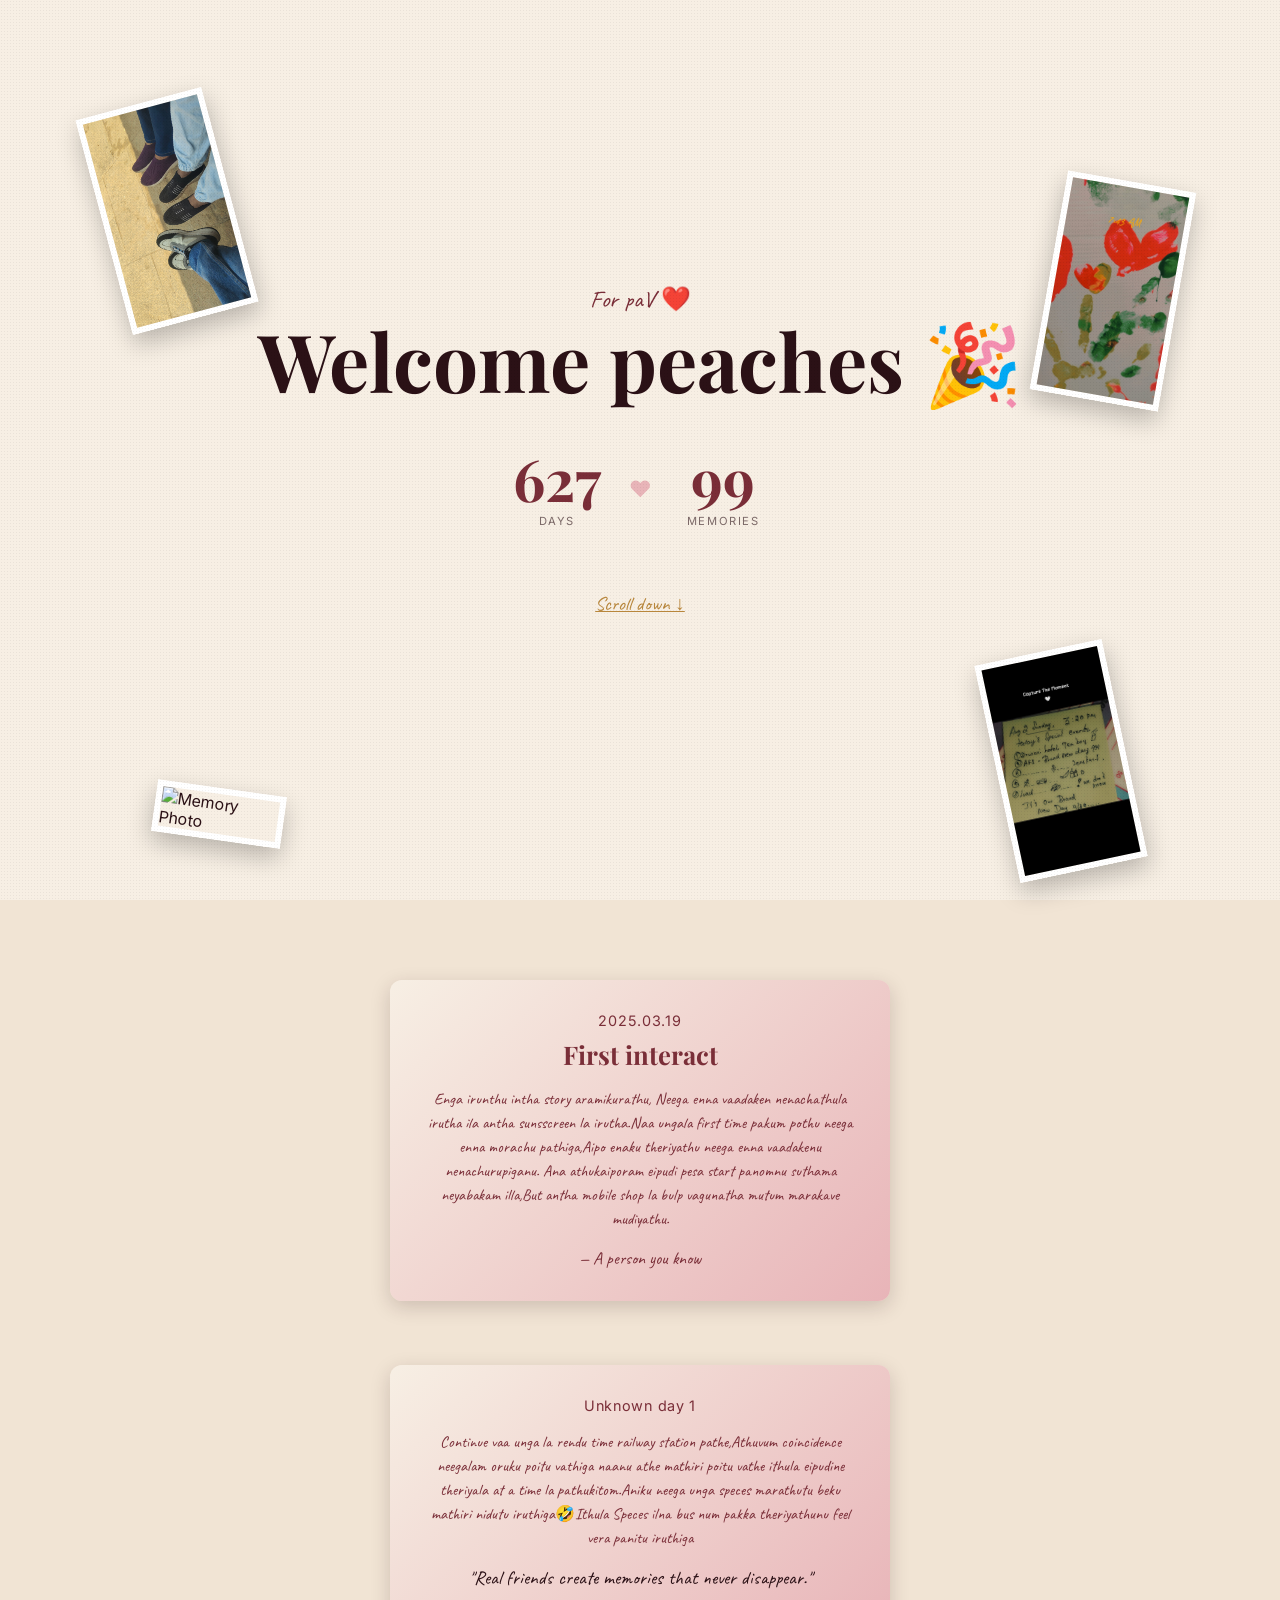
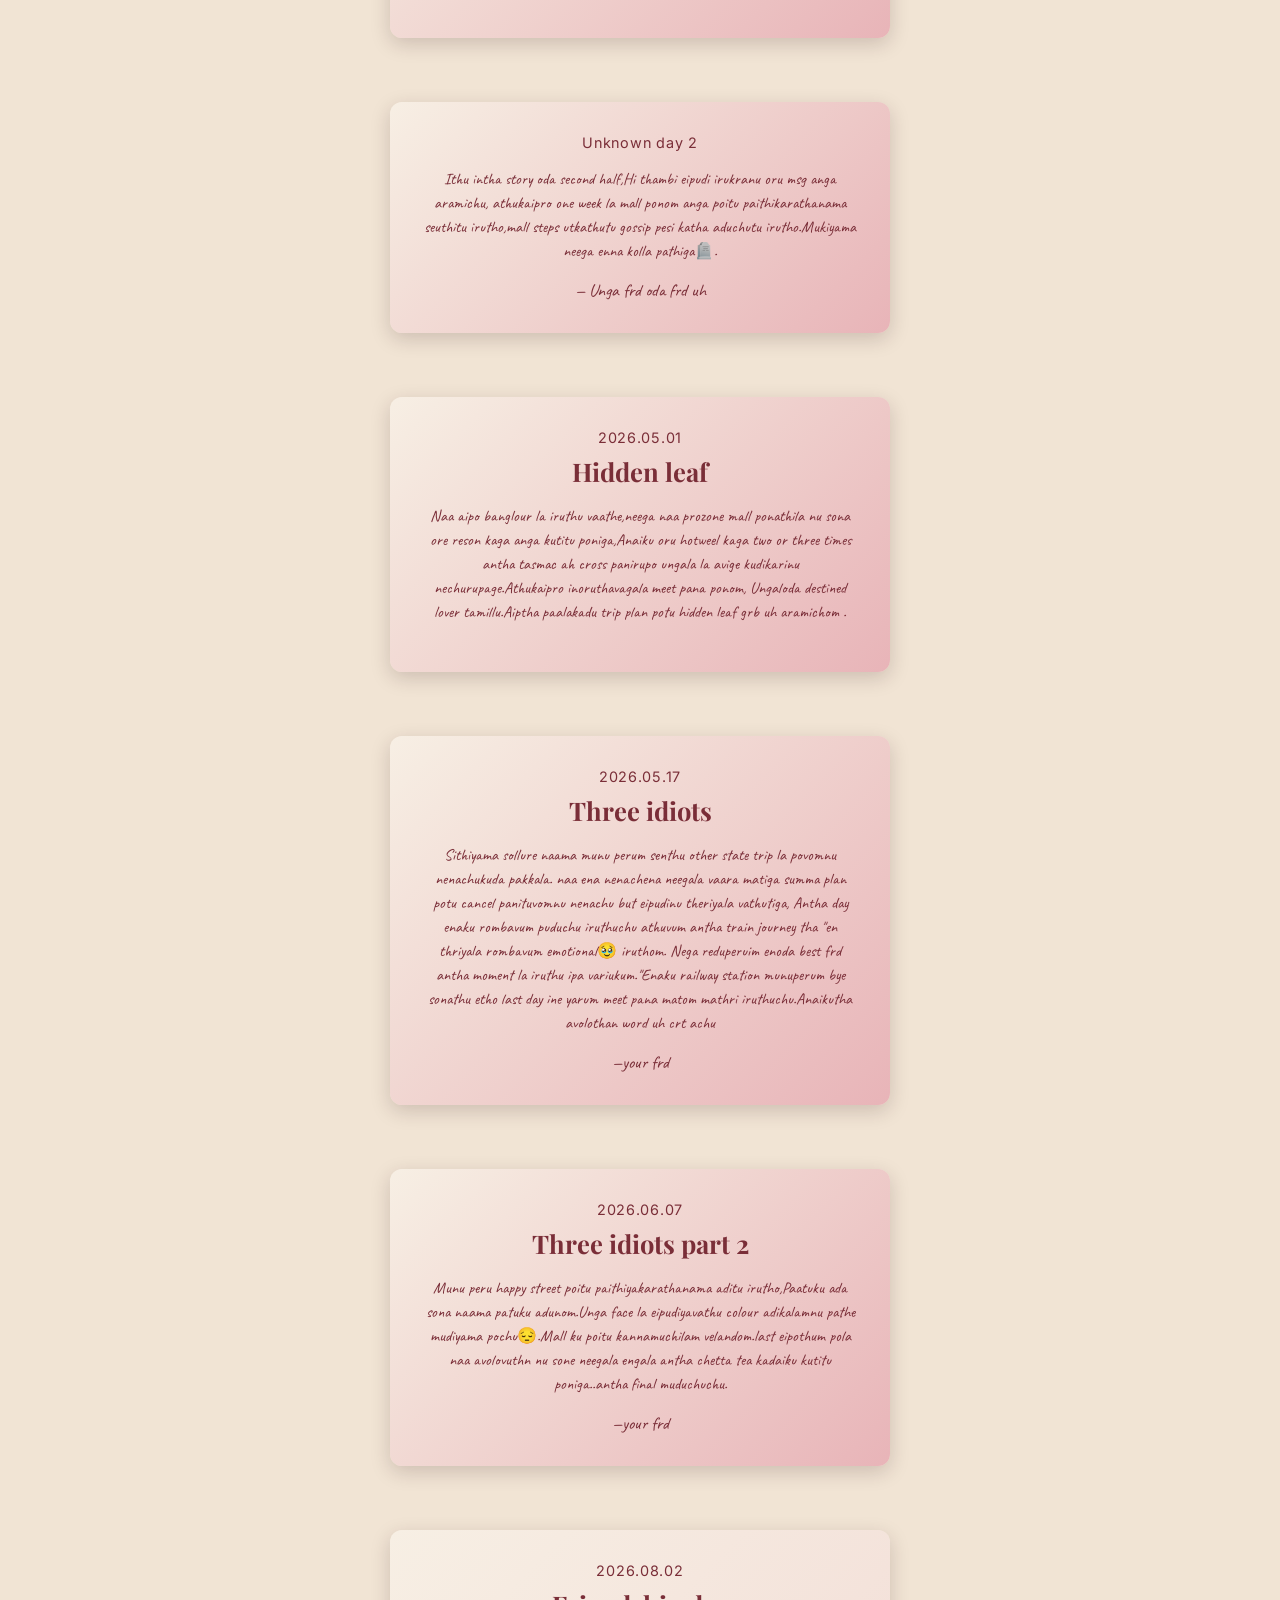
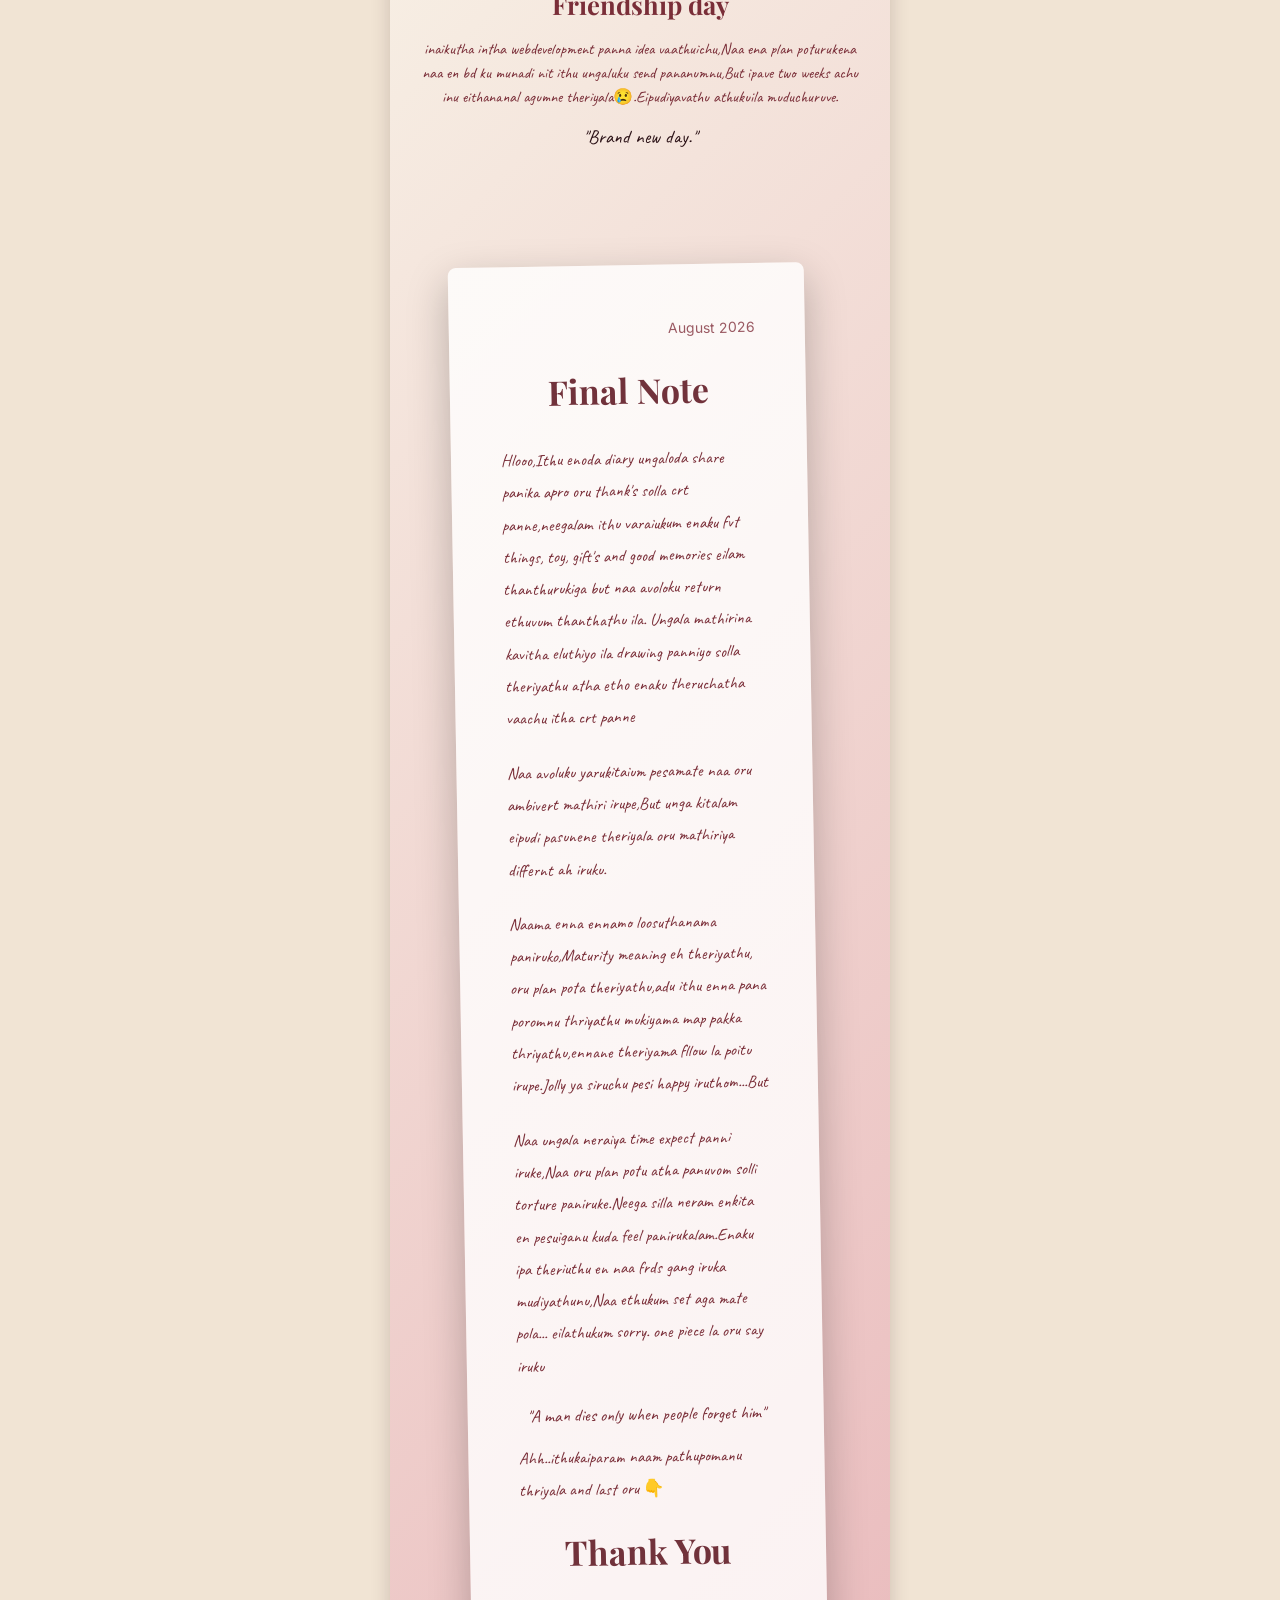
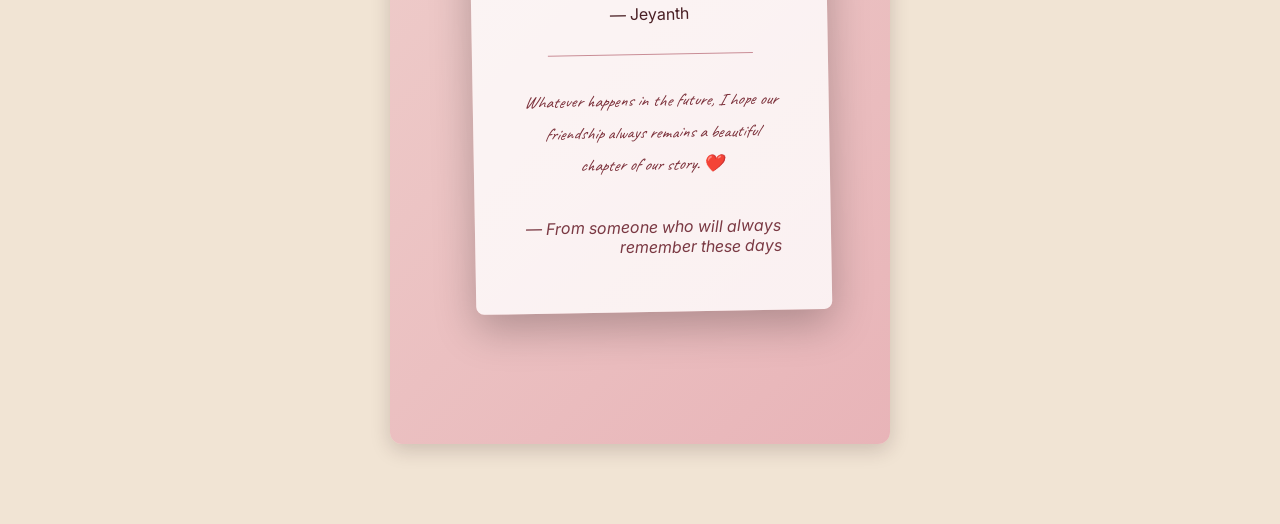
==== pav.html @ c29479c1 "Add files via upload" ====
<!DOCTYPE html>
<html lang="en">
<head>
<meta charset="UTF-8">
<meta name="viewport" content="width=device-width, initial-scale=1">
<title>For paV</title>

<link rel="preconnect" href="https://fonts.googleapis.com">
<link rel="preconnect" href="https://fonts.gstatic.com" crossorigin>
<link href="https://fonts.googleapis.com/css2?family=Playfair+Display:wght@500;700&family=Caveat:wght@500;700&family=Inter:wght@400;500;600&display=swap" rel="stylesheet">

<style>
:root{
    --paper:   #F7EFE4;
    --paper-2: #F1E4D4;
    --ink:     #2B1116;
    --wine:    #7A2E38;
    --gold:    #B8863B;
    --blush:   #E8B4B8;
    --shadow:  rgba(43,17,22,0.18);
  }

  *{ box-sizing:border-box; }
  html{ scroll-behavior:smooth; }
  body{
    margin:0;
    background:var(--paper);
    color:var(--ink);
    font-family:'Inter', sans-serif;
    -webkit-font-smoothing:antialiased;
    overflow-x:hidden;
  }
  h1,h2,h3{ font-family:'Playfair Display', serif; margin:0; }
  .script{ font-family:'Caveat', cursive; }

  body::before{
    content:"";
    position:fixed; inset:0;
    pointer-events:none;
    z-index:2000;
    opacity:.05;
    background-image:radial-gradient(circle, #000 1px, transparent 1px);
    background-size:3px 3px;
  }

  #hearts{ position:fixed; inset:0; overflow:hidden; pointer-events:none; z-index:1; }
  .drift{
    position:absolute; bottom:-40px;
    font-size:1.1rem;
    color:var(--blush);
    opacity:.55;
    animation:rise linear infinite;
  }
  @keyframes rise{
    0%   { transform:translateY(0) rotate(0deg); opacity:0; }
    10%  { opacity:.6; }
    100% { transform:translateY(-110vh) rotate(25deg); opacity:0; }
  }

  .hero{
    position:relative;
    min-height:100vh;
    display:flex; flex-direction:column; align-items:center; justify-content:center;
    text-align:center;
    padding:8vh 6vw;
    z-index:2;
  }
  .eyebrow{
    font-family:'Caveat', cursive;
    font-size:1.5rem;
    color:var(--wine);
    margin-bottom:.25rem;
  }
  .hero h1{
    font-size:clamp(2.6rem, 7vw, 5rem);
    font-weight:700;
    color:var(--ink);
    line-height:1.05;
  }
  .hero h1 em{ font-style:italic; color:var(--wine); }
  .hero p.lead{
    margin-top:1rem;
    font-size:1.05rem;
    color:var(--ink);
    opacity:.75;
  }

  .counter{
    margin-top:3rem;
    display:flex;
    align-items:flex-end;
    gap:clamp(.6rem, 2.5vw, 1.6rem);
  }
  .counter .unit{ display:flex; flex-direction:column; align-items:center; }
  .counter .num{
    font-family:'Playfair Display', serif;
    font-weight:700;
    font-size:clamp(2.1rem, 6vw, 3.6rem);
    color:var(--wine);
    min-width:1.6em;
    line-height:1;
    font-variant-numeric: tabular-nums;
  }
  .counter .label{
    margin-top:.4rem;
    font-size:.7rem;
    letter-spacing:.14em;
    text-transform:uppercase;
    color:var(--ink);
    opacity:.6;
  }
  .counter .heart-sep{
    color:var(--blush);
    font-size:1.4rem;
    padding-bottom:1.6rem;
  }

  .scrolldown{
    margin-top:4rem;
    font-family:'Caveat', cursive;
    font-size:1.2rem;
    color:var(--gold);
    display:flex; flex-direction:column; align-items:center; gap:.3rem;
    animation:bob 2.4s infinite;
  }
  @keyframes bob{
    0%,100%{ transform:translateY(0); }
    50%{ transform:translateY(8px); }
  }

  /* memory cards */
  .memory-section{
    min-height:100vh;
    display:flex;
    flex-direction:column;
    align-items:center;
    justify-content:center;
    padding:3rem 1rem;
    background:var(--paper-2);
  }
  .memory-card{
    background:linear-gradient(135deg, var(--paper), var(--blush));
    padding:2rem;
    border-radius:12px;
    box-shadow:0 6px 20px var(--shadow);
    max-width:500px;
    text-align:center;
    margin:2rem 0;
  }
  .memory-card .date{
    font-size:.9rem;
    color:var(--wine);
    margin-bottom:.5rem;
    letter-spacing:.05em;
  }
    .memory-card h3{
    font-family:'Playfair Display', serif;
    font-size:1.6rem;
    margin:.5rem 0;
    color:var(--wine);
  }
  .memory-card p{
   font-family:'Caveat', cursive;
    font-size:1.1rem;
    color:var(--wine);
    margin-top:1rem;
  }
  .memory-card h2{
    font-family:'Playfair Display', serif;
    font-size:1.6rem;
    margin:.5rem 0;
    color:var(--wine);
  }
  .memory-card p{
    font-size:1rem;
    margin:1rem 0;
    line-height:1.5;
  }
  .memory-card .quote{
    font-family:'Caveat', cursive;
    font-size:1.2rem;
    color:var(--ink);
    margin:1rem 0;
  }
  .memory-card .signature{
    font-family:'Caveat', cursive;
    font-size:1.1rem;
    color:var(--wine);
    margin-top:1rem;
  }
   /* FLOATING PHOTOS */

.floating-photo {
    position: absolute;

    width: 130px;
    height: auto;

    object-fit: box-cover;

    border: 6px solid white;

    box-shadow:
        0 10px 25px rgba(0,0,0,0.25);

    z-index: 10;

    transition: 0.4s;
}



/* PHOTO 1 */

.photo-1 {
    left: 8%;
    top: 100px;

    transform: rotate(-15deg);

    animation: floatPhoto1 5s ease-in-out infinite;
}


/* PHOTO 2 */

.photo-2 {
    right: 8%;
    top: 180px;

    transform: rotate(10deg);

    animation: floatPhoto2 6s ease-in-out infinite;
}


/* PHOTO 3 */

.photo-3 {
    left: 12%;
    bottom: 60px;

    transform: rotate(8deg);

    animation: floatPhoto3 5.5s ease-in-out infinite;
}


/* PHOTO 4 */

.photo-4 {
    right: 12%;
    top: 650px;

    transform: rotate(-12deg);

    animation: floatPhoto4 6.5s ease-in-out infinite;
}
.photo-5 {
    right: 12%;
    top: 650px;

    transform: rotate(-12deg);

    animation: floatPhoto4 6.5s ease-in-out infinite;
}



/* HOVER */

.floating-photo:hover {
    transform: scale(1.15) rotate(0deg);

    z-index: 20;

    box-shadow:
        0 15px 35px rgba(0,0,0,0.35);
}


/* PHOTO ANIMATIONS */

@keyframes floatPhoto1 {

    0%,100% {
        transform: translateY(0) rotate(-15deg);
    }

    50% {
        transform: translateY(-20px) rotate(-10deg);
    }

}


@keyframes floatPhoto2 {

    0%,100% {
        transform: translateY(0) rotate(10deg);
    }

    50% {
        transform: translateY(20px) rotate(15deg);
    }

}


@keyframes floatPhoto3 {

    0%,100% {
        transform: translateY(0) rotate(8deg);
    }

    50% {
        transform: translateY(-18px) rotate(3deg);
    }

}


@keyframes floatPhoto4 {

    0%,100% {
        transform: translateY(0) rotate(-12deg);
    }

    50% {
        transform: translateY(18px) rotate(-7deg);
    }

}
/* ================= FINAL DIARY NOTE ================= */

.final-note {
    min-height: 100vh;

    display: flex;
    justify-content: center;
    align-items: center;

    padding: 100px 20px;

    position: relative;
}


/* Diary Paper */

.diary-paper {
    width: 650px;
    max-width: 90%;

    padding: 55px 50px;

    background:
        linear-gradient(
            rgba(255,255,255,0.8),
            rgba(255,255,255,0.8)
        );

    color: #4a2025;

    border-radius: 8px;

    box-shadow:
        0 15px 40px rgba(0,0,0,0.25);

    position: relative;

    transform: rotate(-1deg);
}


/* Date */

.diary-date {
    text-align: right;

    font-size: 14px;

    color: #9a5962;

    margin-bottom: 30px;
}


/* Heading */

.diary-paper h2 {
    text-align: center;

    font-size: 34px;

    margin-bottom: 30px;

    color: #71323b;
}


/* Paragraph */

.diary-paper p {
    font-size: 17px;

    line-height: 1.9;

    margin-bottom: 22px;

    text-align: left;
}


/* Handwritten style feeling */

.last-message {
    font-style: italic;

    text-align: center !important;

    margin-top: 30px;
}


/* Line */

.diary-line {
    width: 80%;

    height: 1px;

    margin: 30px auto;

    background: #c98d96;
}


/* Signature */

.signature-final {
    margin-top: 35px;

    text-align: right;

    font-style: italic;

    font-size: 16px;

    color: #7a3943;
}
</style>

</head>
<body>

<div id="hearts"></div>

<!-- HERO -->
<section class="hero">
    <div class="eyebrow">For paV ❤️</div>

    <h1 id="welcome ">Welcome peaches 🎉</h1>

   

<div class="counter">
    <div class="unit">
        <div class="num" id="days">0</div>
        <div class="label">Days</div>
    </div>

    <div class="heart-sep">♥</div>

    <div class="unit">
        <div class="num">99</div>
        <div class="label">Memories</div>
    </div>
</div>
    <a href="#memories" class="scrolldown">
        Scroll down ↓
    </a>
</section>

<!-- MEMORIES -->
<section id="memories" class="memory-section">
   <!-- Floating Photos inside memory section -->
  <img src="PT1.jpg" class="floating-photo photo-1" alt="Memory Photo">
  <img src="PT2.jpg" class="floating-photo photo-2" alt="Memory Photo">
  <img src="PT3.jpg" class="floating-photo photo-3" alt="Memory Photo">
  <img src="PT4.jpg" class="floating-photo photo-4" alt="Memory Photo">
    

    <div class="memory-card">
        <div class="date">2025.03.19</div>
        <h2>First interact</h2>
        <p>
          Enga irunthu intha story aramikurathu, Neega enna vaadaken nenachathula irutha ila antha sunsscreen la irutha.Naa ungala first time pakum pothu neega enna morachu pathiga,Aipo enaku theriyathu neega enna vaadakenu nenachurupiganu. Ana athukaiporam eipudi pesa start panomnu suthama neyabakam illa,But antha mobile shop la bulp vagunatha mutum marakave mudiyathu.
       </p>
        
        <div class="signature">
            — A person you know
        </div>
    </div>

    <div class="memory-card">
        <div class="date">Unknown day 1</div>

        <p>
        Continue vaa unga la rendu time railway station pathe,Athuvum coincidence neegalam oruku poitu vathiga naanu athe mathiri poitu vathe ithula eipudine theriyala at a time la pathukitom.Aniku neega unga speces marathutu beku mathiri nidutu iruthiga🤣Ithula Speces ilna bus num pakka theriyathunu feel vera panitu iruthiga    
    </p>
        <div class="quote">
            "Real friends create memories that never disappear."
       
        </div>
    </div>
    <div class="memory-card">
        <div class="date">Unknown day 2</div>
        
        <p>
       Ithu intha story oda second half,Hi thambi eipudi irukranu oru msg anga aramichu, athukaipro one week la mall ponom anga poitu paithikarathanama seuthitu irutho,mall steps utkathutu gossip pesi katha aduchutu irutho.Mukiyama neega enna kolla pathiga🪦.    
    </p>
            <div class="signature">
            — Unga frd oda frd uh
        </div>
    </div>

      
    </div>
        </div>
    <div class="memory-card">
        <div class="date">2026.05.01</div>
         <h2>Hidden leaf</h2>
        
        <p>
        Naa aipo banglour la iruthu vaathe,neega naa prozone mall ponathila nu sona ore reson kaga anga kutitu poniga,Anaiku oru hotweel kaga two or three times antha tasmac ah cross panirupo ungala la avige kudikarinu nechurupage.Athukaipro inoruthavagala meet pana ponom, Ungaloda destined lover tamillu.Aiptha paalakadu trip plan potu hidden leaf grb uh aramichom .
    </p>
      
    </div>
     </div>
        </div>
    <div class="memory-card">
        <div class="date">2026.05.17</div>
         <h2>Three idiots</h2>
        
        <p>
       Sithiyama sollure naama munu perum senthu other state trip la povomnu nenachukuda pakkala. naa ena nenachena neegala vaara matiga summa plan potu cancel panituvomnu nenachu but eipudinu theriyala vathutiga, Antha day enaku rombavum puduchu iruthuchu athuvum antha train journey tha "en thriyala rombavum emotional🥹 iruthom. Nega reduperuim enoda best frd antha moment la iruthu ipa variukum."Enaku railway station munuperum bye sonathu etho last day ine yarum meet pana matom mathri  iruthuchu.Anaikutha avolothan word uh crt achu   
    </p>
      
    <div class="signature">
            —your frd       
         </div>
       </div> 
       </div>
     </div>
        </div>
    <div class="memory-card">
        <div class="date">2026.06.07</div>
         <h2>Three idiots part 2</h2>
        
        <p>
          Munu peru happy street poitu paithiyakarathanama aditu irutho,Paatuku ada sona naama patuku adunom.Unga face la eipudiyavathu colour adikalamnu pathe mudiyama pochu😔.Mall ku poitu kannamuchilam velandom.last eipothum pola naa avolovuthn nu sone neegala engala antha chetta tea kadaiku kutitu poniga..antha final muduchuchu.
            </p>
      
    <div class="signature">
            —your frd       
         </div>
       </div>
    
 
    <div calsaa="memory-page">
    <div class="memory-card">
        <div class="date">2026.08.02</div>
        <h2>Friendship day</h2>
        <p>inaikutha intha webdevelopment panna idea vaathuichu,Naa ena plan poturukena naa en bd ku munadi nit ithu ungaluku send pananumnu,But ipave two weeks achu inu eithananal agumne theriyala😢.Eipudiyavathu athukuila muduchuruve.
        </p>
    <div class="quote">
            "Brand new day."
       
        </div>  
                    <!-- ================= FINAL NOTE ================= -->

<section class="final-note">

    <div class="diary-paper">

        <div class="diary-date">
            August 2026
        </div>

        <h2>
          Final Note
        </h2>

        <p>
        Hlooo,Ithu enoda diary ungaloda share panika apro oru thank's solla crt panne,neegalam ithu varaiukum enaku fvt things, toy, gift's and good memories eilam thanthurukiga but naa avoloku return ethuvum thanthathu ila.
            Ungala mathirina kavitha eluthiyo ila drawing panniyo solla theriyathu atha etho enaku theruchatha vaachu itha crt panne   

        </p>
        <p>Naa avoluku yarukitaium pesamate naa oru ambivert mathiri irupe,But unga kitalam eipudi pasunene theriyala oru mathiriya differnt ah iruku.
        
        </p>
            <p>
         Naama enna ennamo loosuthanama paniruko,Maturity meaning eh theriyathu, oru plan pota theriyathu,adu ithu enna pana poromnu thriyathu mukiyama map pakka thriyathu,ennane theriyama fllow la poitu irupe.Jolly ya siruchu pesi happy iruthom...But 
        </p>
            <p>
        Naa ungala neraiya time expect panni iruke,Naa oru plan potu atha panuvom solli torture paniruke.Neega silla neram enkita en pesuiganu kuda feel panirukalam.Enaku ipa theriuthu en naa frds gang iruka mudiyathunu,Naa ethukum set aga mate pola... eilathukum sorry. one piece la oru say iruku       
         </p>
    <div class="signature">
         "A man dies only when people forget him"          
         </div>


        <p>
          Ahh..ithukaiparam naam pathupomanu thriyala and last oru 👇
        </p>
        <section class="final-thankyou">

    <div class="thankyou-card">

        <div class="thankyou-heart">

        </div>

        <h2>Thank You</h2>

       

        <div class="final-signature">
            — Jeyanth
        </div>

    </div>

</section>

        <div class="diary-line"></div>

        <p class="last-message">
            Whatever happens in the future,
            I hope our friendship always remains
            a beautiful chapter of our story. ❤️
        </p>

        <div class="signature-final">
            — From someone who will always remember these days
        </div>

    </div>

</section>



</script>
</body>
</html>
<script>
const startDate = new Date("2025-03-19");
const today = new Date();

const diffTime = today - startDate;
const days = Math.floor(diffTime / (1000 * 60 * 60 * 24));

document.getElementById("days").textContent = days;

const user = localStorage.getItem("loggedUser");

if (user) {
    document.getElementById("welcome").innerHTML = "Welcome " + + " ❤️";
}
</script>

</body>
</html>
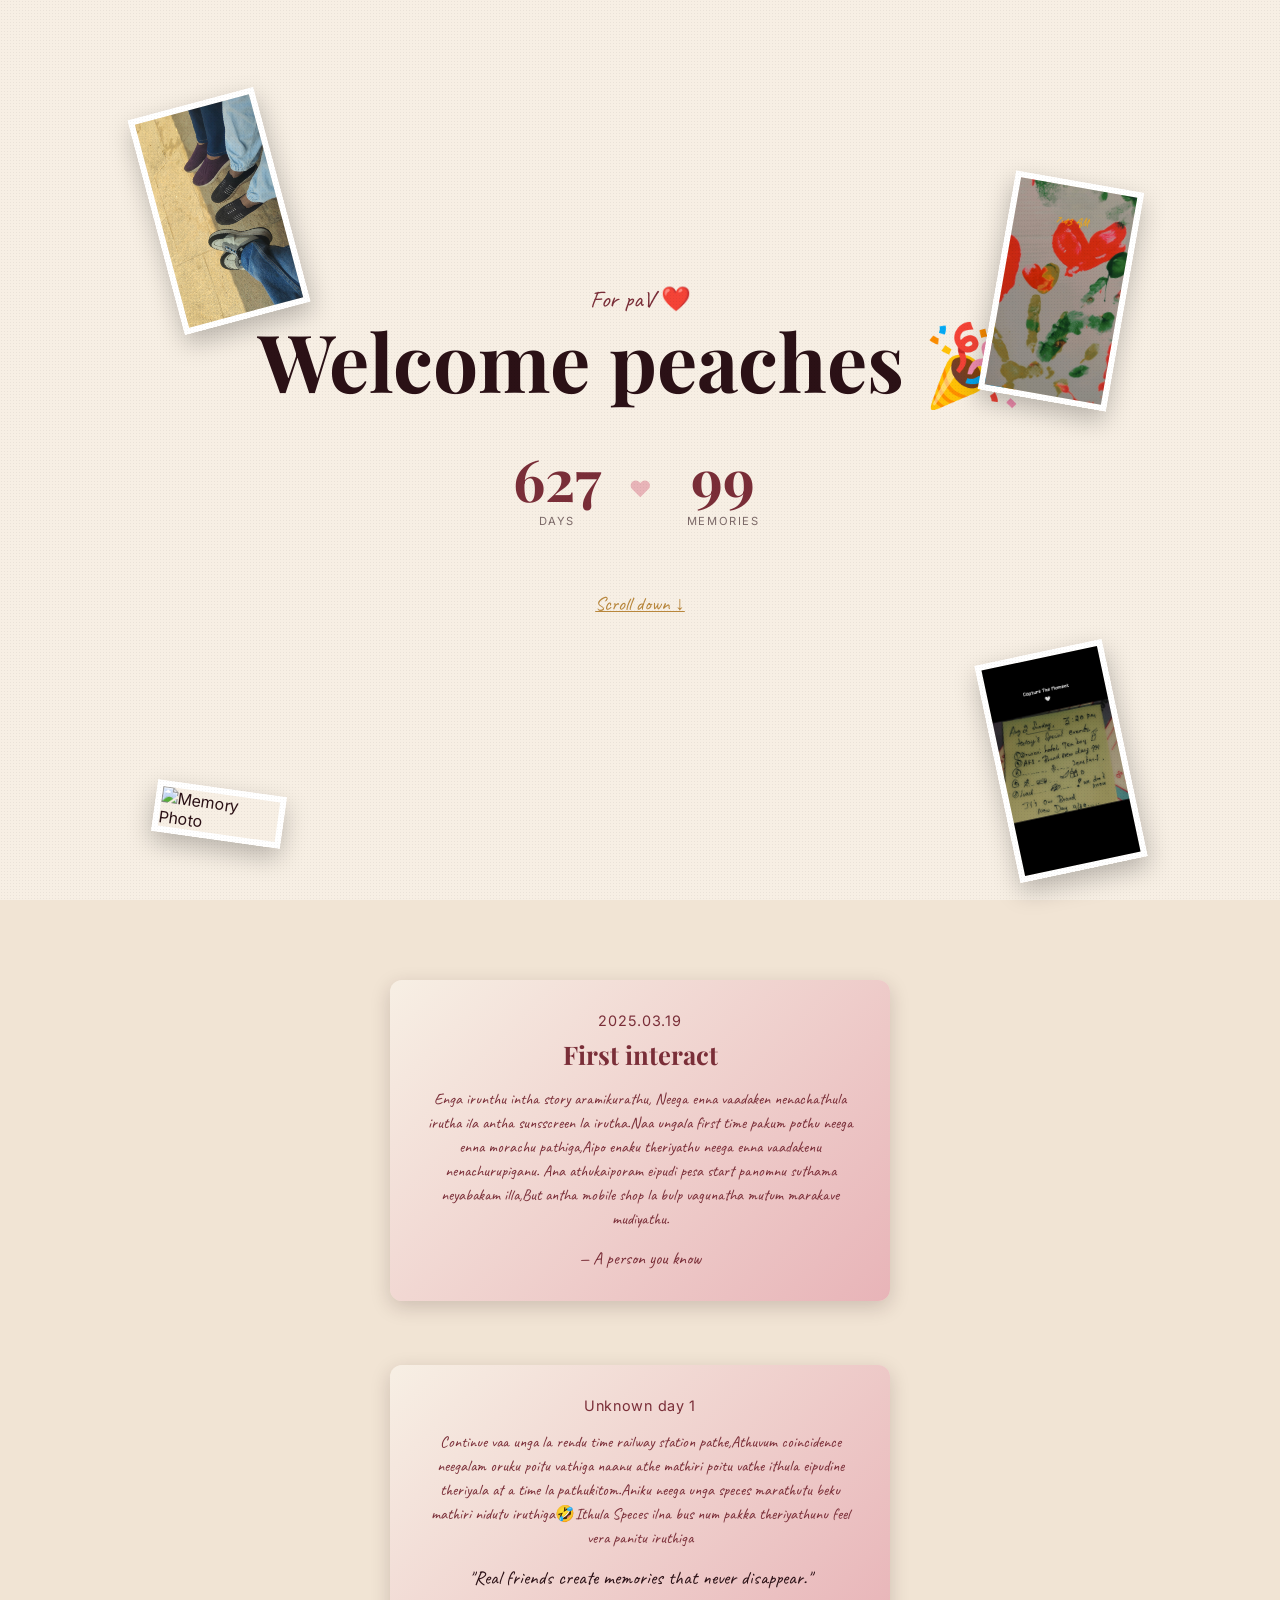
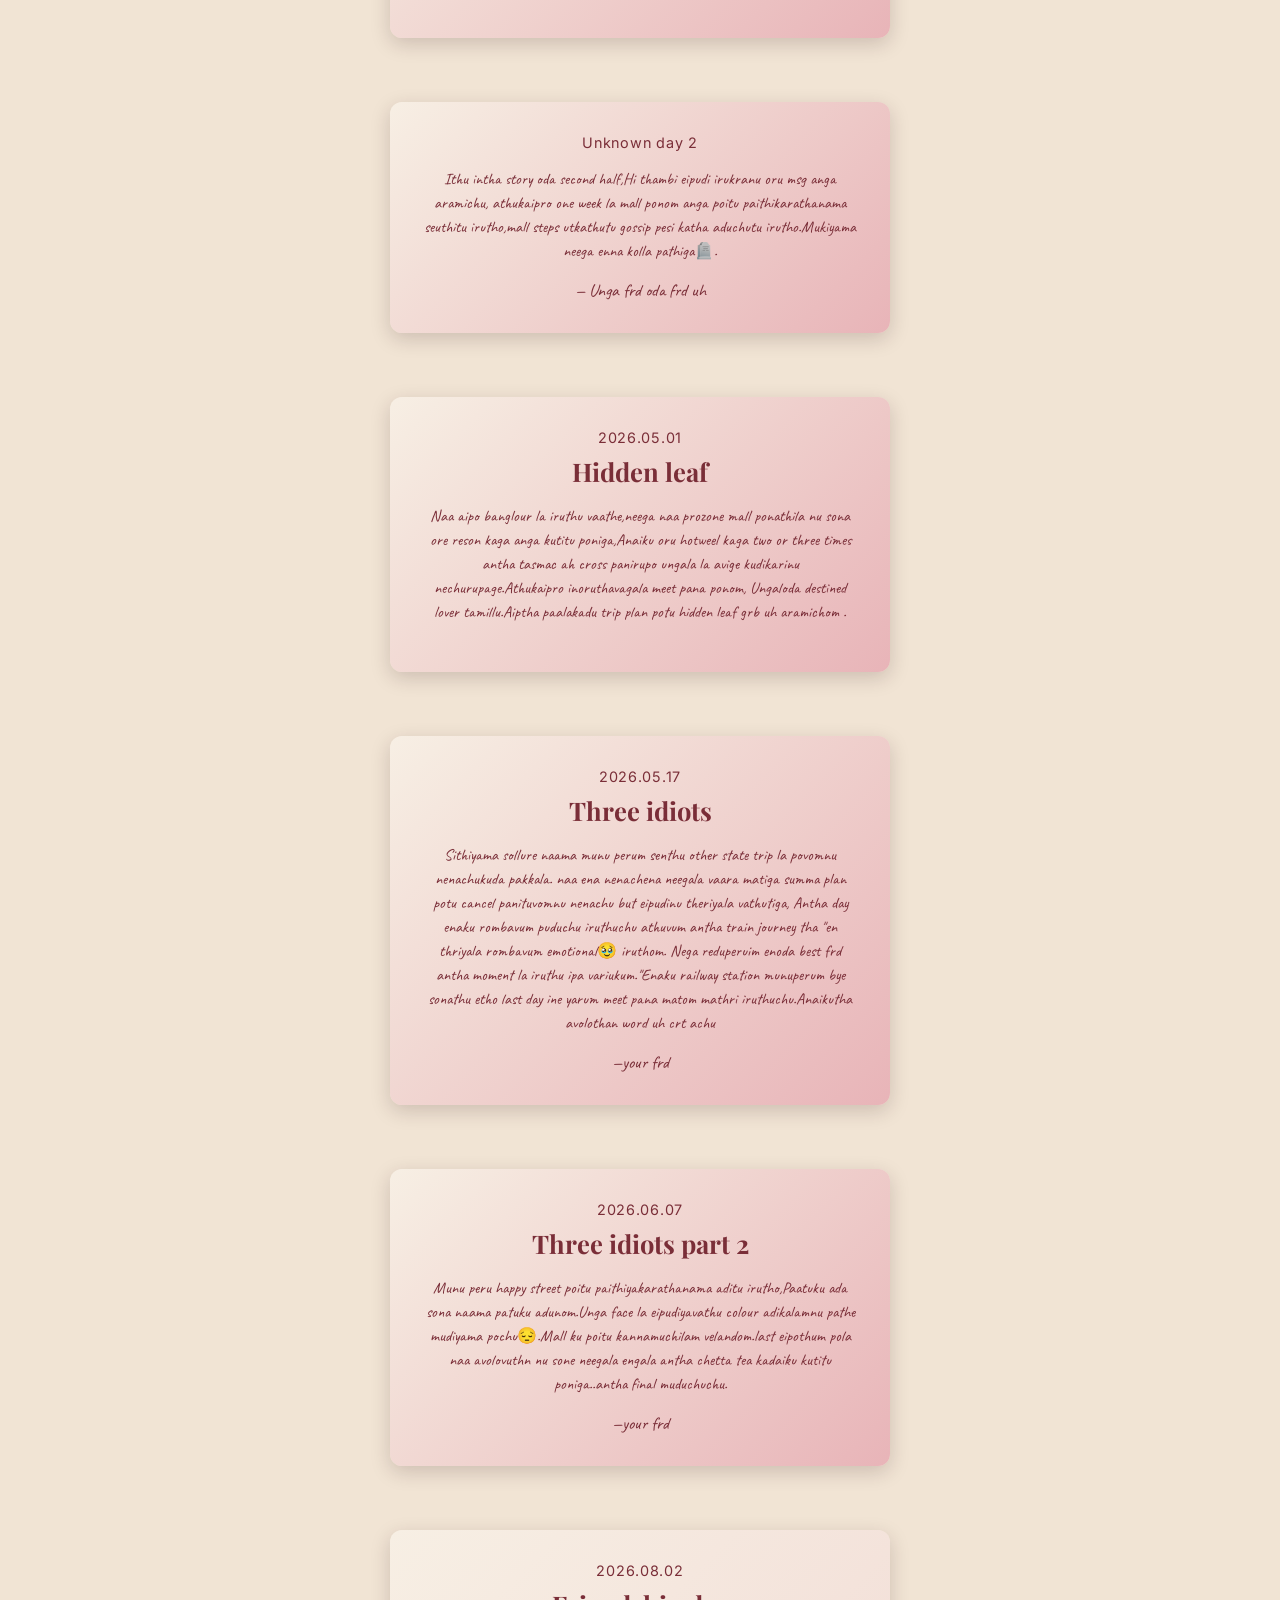
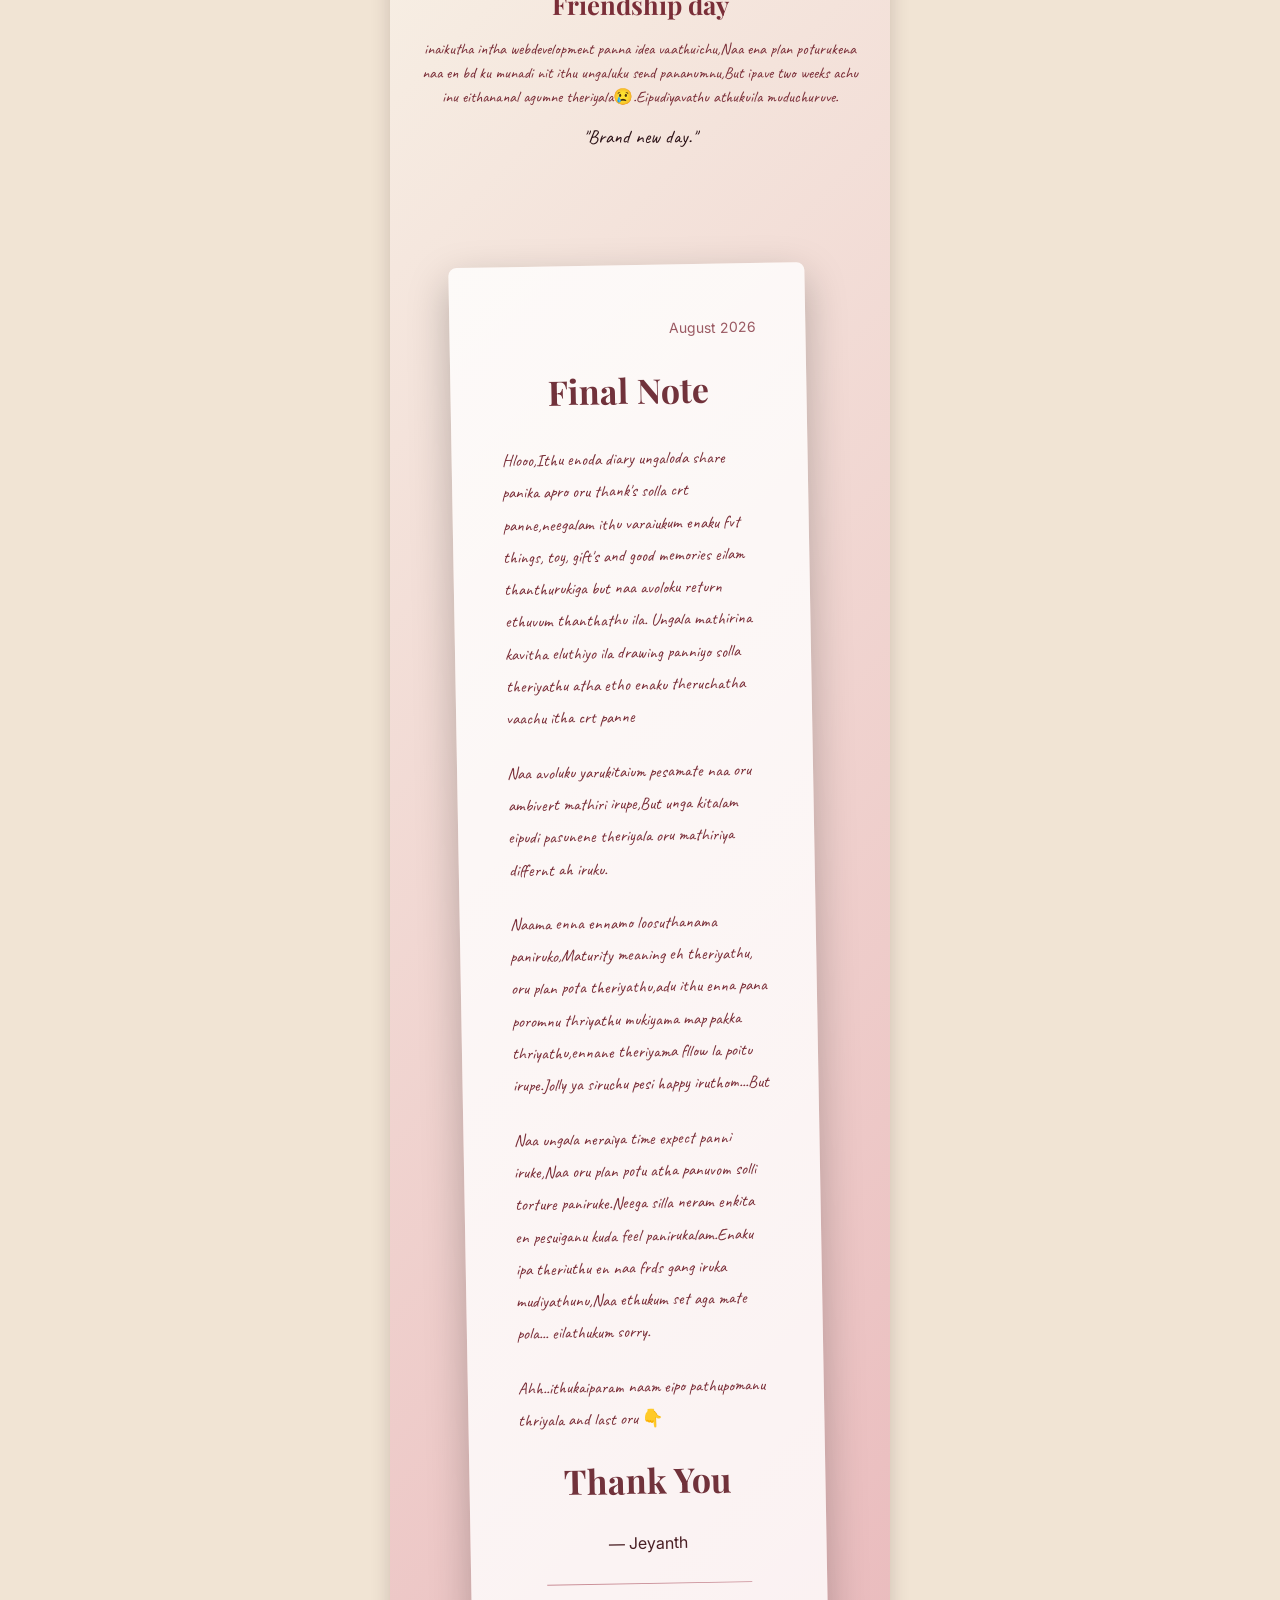
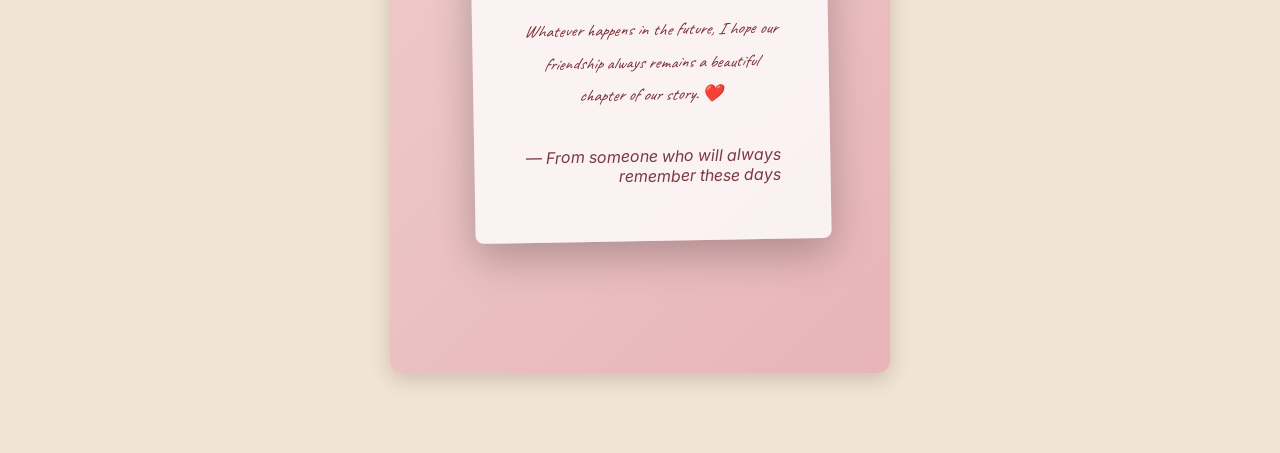
==== commit badd10af: "Add files via upload" ====
--- a/pav.html
+++ b/pav.html
@@ -213,7 +213,7 @@
 /* PHOTO 1 */
 
 .photo-1 {
-    left: 8%;
+    left: 12%;
     top: 100px;
 
     transform: rotate(-15deg);
@@ -225,7 +225,7 @@
 /* PHOTO 2 */
 
 .photo-2 {
-    right: 8%;
+    right: 12%;
     top: 180px;
 
     transform: rotate(10deg);
@@ -331,6 +331,210 @@
     }
 
 }
+/* =========================================
+   📱 MOBILE
+   ========================================= */
+
+@media (max-width: 768px) {
+
+    .floating-photo {
+
+        width: 75px;
+        height: 75px;
+
+        border-width: 3px;
+
+        border-radius: 10px;
+
+        box-shadow:
+            0 5px 15px rgba(0,0,0,0.25);
+    }
+
+
+    /* PHOTO 1 - LEFT SIDE */
+
+    .photo-1 {
+
+        left: 2%;
+
+        top: 110px;
+
+        transform: rotate(-12deg);
+
+        animation:
+            floatPhoto1Mobile
+            5s
+            ease-in-out
+            infinite;
+    }
+
+
+    /* PHOTO 2 - RIGHT SIDE */
+
+    .photo-2 {
+
+        right: 2%;
+
+        top: 135px;
+
+        transform: rotate(10deg);
+
+        animation:
+            floatPhoto2Mobile
+            6s
+            ease-in-out
+            infinite;
+    }
+
+
+    /* PHOTO 3 */
+
+    .photo-3 {
+
+        left: 3%;
+
+        top: 650px;
+
+        width: 70px;
+        height: 70px;
+
+        transform: rotate(8deg);
+
+        animation:
+            floatPhoto3Mobile
+            5.5s
+            ease-in-out
+            infinite;
+    }
+
+
+    /* PHOTO 4 */
+
+    .photo-4 {
+
+        right: 3%;
+
+        top: 750px;
+
+        width: 70px;
+        height: 70px;
+
+        transform: rotate(-10deg);
+
+        animation:
+            floatPhoto4Mobile
+            6s
+            ease-in-out
+            infinite;
+    }
+
+
+    /* PHOTO 5 */
+
+    .photo-5 {
+
+        left: 4%;
+
+        top: 1050px;
+
+        width: 70px;
+        height: 70px;
+
+        transform: rotate(-8deg);
+
+        animation:
+            floatPhoto5Mobile
+            5.5s
+            ease-in-out
+            infinite;
+    }
+
+}
+
+
+/* =========================================
+   MOBILE PHOTO ANIMATIONS
+   ========================================= */
+
+@keyframes floatPhoto1Mobile {
+
+    0%,100% {
+        transform:
+            translateY(0)
+            rotate(-12deg);
+    }
+
+    50% {
+        transform:
+            translateY(-10px)
+            rotate(-7deg);
+    }
+}
+
+
+@keyframes floatPhoto2Mobile {
+
+    0%,100% {
+        transform:
+            translateY(0)
+            rotate(10deg);
+    }
+
+    50% {
+        transform:
+            translateY(10px)
+            rotate(15deg);
+    }
+}
+
+
+@keyframes floatPhoto3Mobile {
+
+    0%,100% {
+        transform:
+            translateY(0)
+            rotate(8deg);
+    }
+
+    50% {
+        transform:
+            translateY(-10px)
+            rotate(3deg);
+    }
+}
+
+
+@keyframes floatPhoto4Mobile {
+
+    0%,100% {
+        transform:
+            translateY(0)
+            rotate(-10deg);
+    }
+
+    50% {
+        transform:
+            translateY(10px)
+            rotate(-5deg);
+    }
+}
+
+
+@keyframes floatPhoto5Mobile {
+
+    0%,100% {
+        transform:
+            translateY(0)
+            rotate(-8deg);
+    }
+
+    50% {
+        transform:
+            translateY(-10px)
+            rotate(-3deg);
+    }
+}
+
 /* ================= FINAL DIARY NOTE ================= */
 
 .final-note {
@@ -604,15 +808,11 @@
          Naama enna ennamo loosuthanama paniruko,Maturity meaning eh theriyathu, oru plan pota theriyathu,adu ithu enna pana poromnu thriyathu mukiyama map pakka thriyathu,ennane theriyama fllow la poitu irupe.Jolly ya siruchu pesi happy iruthom...But 
         </p>
             <p>
-        Naa ungala neraiya time expect panni iruke,Naa oru plan potu atha panuvom solli torture paniruke.Neega silla neram enkita en pesuiganu kuda feel panirukalam.Enaku ipa theriuthu en naa frds gang iruka mudiyathunu,Naa ethukum set aga mate pola... eilathukum sorry. one piece la oru say iruku       
+        Naa ungala neraiya time expect panni iruke,Naa oru plan potu atha panuvom solli torture paniruke.Neega silla neram enkita en pesuiganu kuda feel panirukalam.Enaku ipa theriuthu en naa frds gang iruka mudiyathunu,Naa ethukum set aga mate pola... eilathukum sorry.      
          </p>
-    <div class="signature">
-         "A man dies only when people forget him"          
-         </div>
-
-
+   
         <p>
-          Ahh..ithukaiparam naam pathupomanu thriyala and last oru 👇
+          Ahh..ithukaiparam naam eipo pathupomanu thriyala and last oru 👇
         </p>
         <section class="final-thankyou">
 
